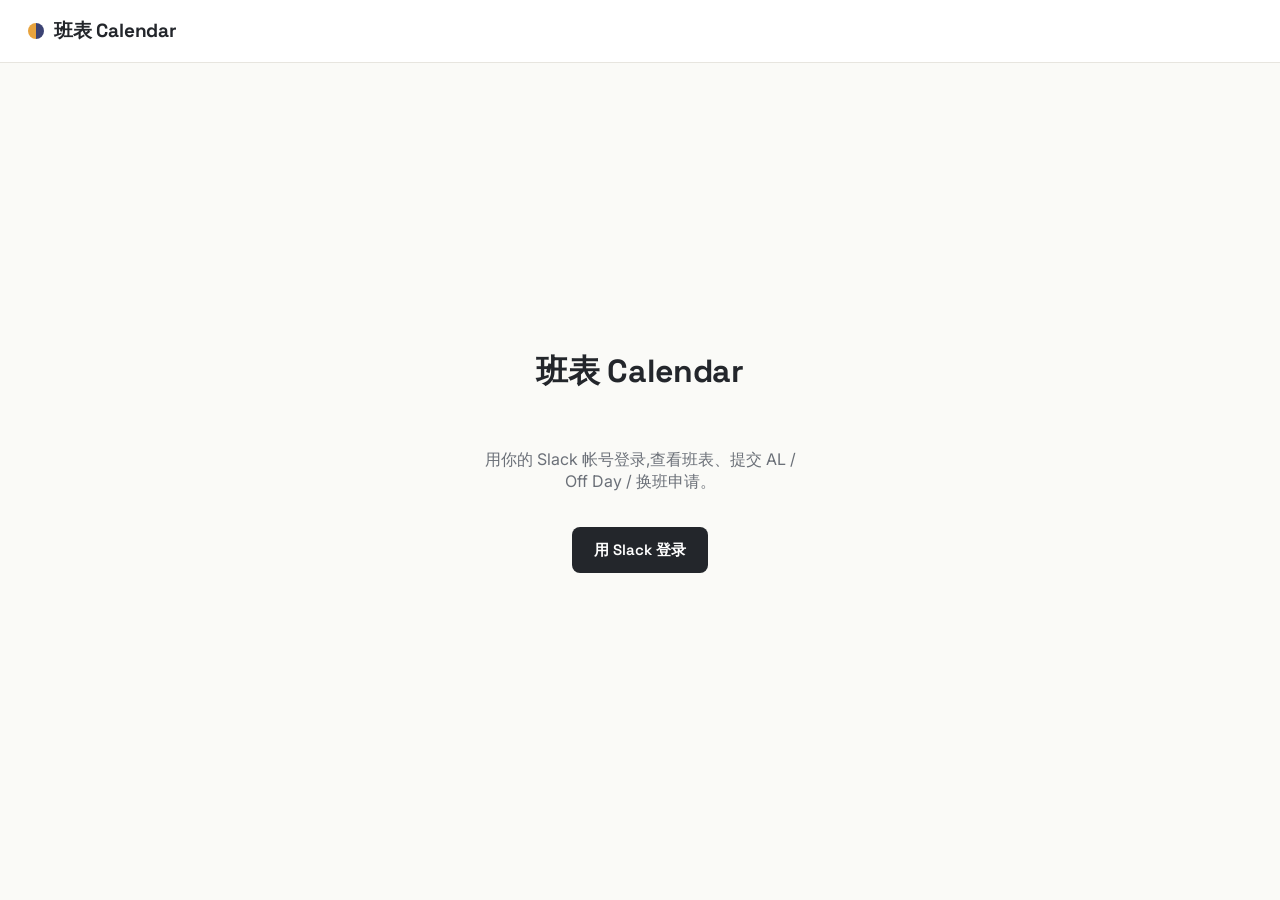
==== frontend/index.html @ 9a934419 "Add files via upload" ====
<!DOCTYPE html>
<html lang="zh">
<head>
<meta charset="UTF-8">
<meta name="viewport" content="width=device-width, initial-scale=1.0">
<title>班表 Calendar</title>
<link rel="stylesheet" href="style.css">
</head>
<body>

<div class="topbar">
  <div class="brand"><span class="split-dot"></span> 班表 Calendar</div>
  <div id="userArea"></div>
</div>

<div class="container" id="app">
  <!-- Filled in by app.js -->
</div>

<script src="config.js"></script>
<script src="auth.js"></script>
<script src="app.js"></script>
</body>
</html>
---- frontend/style.css ----
@import url('https://fonts.googleapis.com/css2?family=Space+Grotesk:wght@500;600;700&family=Inter:wght@400;500;600&display=swap');

:root {
  --bg: #FAFAF7;
  --surface: #FFFFFF;
  --ink: #23262B;
  --ink-soft: #6B7078;
  --line: #E7E5DF;
  --morning: #E8A33D;
  --morning-soft: #FCEBD0;
  --night: #3C4374;
  --night-soft: #E4E5F1;
  --accent-red: #C4523F;
  --accent-green: #4C7A5B;
  --radius: 10px;
  --shadow: 0 1px 2px rgba(35,38,43,0.06), 0 8px 24px rgba(35,38,43,0.06);
}

* { box-sizing: border-box; }

body {
  margin: 0;
  background: var(--bg);
  color: var(--ink);
  font-family: 'Inter', -apple-system, BlinkMacSystemFont, sans-serif;
  -webkit-font-smoothing: antialiased;
}

h1, h2, h3, .brand {
  font-family: 'Space Grotesk', 'Inter', sans-serif;
  letter-spacing: -0.01em;
}

.topbar {
  display: flex;
  align-items: center;
  justify-content: space-between;
  padding: 18px 28px;
  border-bottom: 1px solid var(--line);
  background: var(--surface);
  position: sticky;
  top: 0;
  z-index: 10;
}

.brand {
  display: flex;
  align-items: center;
  gap: 10px;
  font-size: 19px;
  font-weight: 700;
}

.brand .split-dot {
  width: 16px; height: 16px; border-radius: 50%;
  background: linear-gradient(90deg, var(--morning) 50%, var(--night) 50%);
  flex-shrink: 0;
}

.container {
  max-width: 1080px;
  margin: 0 auto;
  padding: 28px;
}

.month-nav {
  display: flex;
  align-items: center;
  gap: 16px;
  margin-bottom: 18px;
}

.month-nav button {
  border: 1px solid var(--line);
  background: var(--surface);
  border-radius: 8px;
  width: 34px; height: 34px;
  cursor: pointer;
  font-size: 16px;
  color: var(--ink);
}
.month-nav button:hover { background: var(--bg); }

.month-label { font-size: 22px; font-weight: 600; min-width: 160px; }

.legend { display: flex; gap: 18px; margin-left: auto; font-size: 13px; color: var(--ink-soft); }
.legend span { display: inline-flex; align-items: center; gap: 6px; }
.legend .dot { width: 9px; height: 9px; border-radius: 50%; }
.legend .dot.morning { background: var(--morning); }
.legend .dot.night { background: var(--night); }

.calendar {
  display: grid;
  grid-template-columns: repeat(7, 1fr);
  gap: 8px;
}

.dow {
  text-align: center;
  font-size: 12px;
  font-weight: 600;
  color: var(--ink-soft);
  padding-bottom: 4px;
  text-transform: uppercase;
  letter-spacing: 0.04em;
}

.day-cell {
  background: var(--surface);
  border: 1px solid var(--line);
  border-radius: var(--radius);
  min-height: 118px;
  padding: 8px;
  display: flex;
  flex-direction: column;
  gap: 5px;
  position: relative;
  overflow: hidden;
}

.day-cell.empty { background: transparent; border-color: transparent; }

.day-cell::before {
  content: '';
  position: absolute;
  top: 0; left: 0; right: 0;
  height: 4px;
  background: linear-gradient(90deg, var(--morning) 50%, var(--night) 50%);
  opacity: 0.9;
}

.day-num { font-size: 13px; font-weight: 600; color: var(--ink-soft); margin-top: 3px; }

.shift-line {
  font-size: 11.5px;
  line-height: 1.35;
  padding: 2px 5px;
  border-radius: 5px;
  display: block;
}
.shift-line.morning { background: var(--morning-soft); color: #7A5216; }
.shift-line.night { background: var(--night-soft); color: var(--night); }
.shift-line .me { font-weight: 700; text-decoration: underline; }

.off-badge {
  font-size: 10.5px;
  color: var(--ink-soft);
}

.fab {
  position: fixed;
  right: 28px;
  bottom: 28px;
  background: var(--ink);
  color: white;
  border: none;
  border-radius: 999px;
  padding: 14px 22px;
  font-size: 14px;
  font-weight: 600;
  font-family: 'Space Grotesk', sans-serif;
  cursor: pointer;
  box-shadow: var(--shadow);
}
.fab:hover { opacity: 0.9; }

/* Login screen */
.login-screen {
  min-height: 80vh;
  display: flex;
  flex-direction: column;
  align-items: center;
  justify-content: center;
  gap: 18px;
  text-align: center;
}
.login-screen p { color: var(--ink-soft); max-width: 320px; }
.slack-btn {
  display: inline-flex;
  align-items: center;
  gap: 10px;
  background: var(--ink);
  color: white;
  border: none;
  padding: 13px 22px;
  border-radius: 8px;
  font-size: 15px;
  font-weight: 600;
  cursor: pointer;
  font-family: 'Space Grotesk', sans-serif;
}

/* Modal */
.modal-overlay {
  position: fixed; inset: 0;
  background: rgba(35,38,43,0.45);
  display: flex; align-items: center; justify-content: center;
  z-index: 50;
}
.modal {
  background: var(--surface);
  border-radius: 14px;
  padding: 26px;
  width: 380px;
  max-width: 90vw;
  box-shadow: var(--shadow);
}
.modal h3 { margin: 0 0 16px; }
.field { margin-bottom: 14px; display: flex; flex-direction: column; gap: 6px; }
.field label { font-size: 13px; font-weight: 600; color: var(--ink-soft); }
.field select, .field input, .field textarea {
  border: 1px solid var(--line);
  border-radius: 8px;
  padding: 9px 10px;
  font-size: 14px;
  font-family: inherit;
}
.modal-actions { display: flex; gap: 10px; justify-content: flex-end; margin-top: 18px; }
.btn { border: none; border-radius: 8px; padding: 10px 16px; font-size: 14px; font-weight: 600; cursor: pointer; font-family: 'Space Grotesk', sans-serif; }
.btn.primary { background: var(--ink); color: white; }
.btn.ghost { background: transparent; color: var(--ink-soft); }

/* Admin dashboard */
.request-card {
  background: var(--surface);
  border: 1px solid var(--line);
  border-radius: var(--radius);
  padding: 16px 18px;
  margin-bottom: 12px;
  display: flex;
  justify-content: space-between;
  align-items: flex-start;
  gap: 16px;
}
.request-card .meta { font-size: 13px; color: var(--ink-soft); margin-top: 4px; }
.request-card .actions { display: flex; gap: 8px; flex-shrink: 0; }
.btn.approve { background: var(--accent-green); color: white; }
.btn.reject { background: var(--accent-red); color: white; }
.badge { font-size: 11px; padding: 3px 8px; border-radius: 999px; font-weight: 600; }
.badge.pending { background: #FCEBD0; color: #7A5216; }
.badge.approved { background: #DDEFE1; color: var(--accent-green); }
.badge.rejected { background: #F6DEDA; color: var(--accent-red); }

.empty-state { text-align: center; color: var(--ink-soft); padding: 60px 0; }

@media (max-width: 640px) {
  .calendar { grid-template-columns: repeat(7, 1fr); gap: 4px; }
  .day-cell { min-height: 84px; padding: 5px; }
  .shift-line { font-size: 10px; }
  .container { padding: 16px; }
}
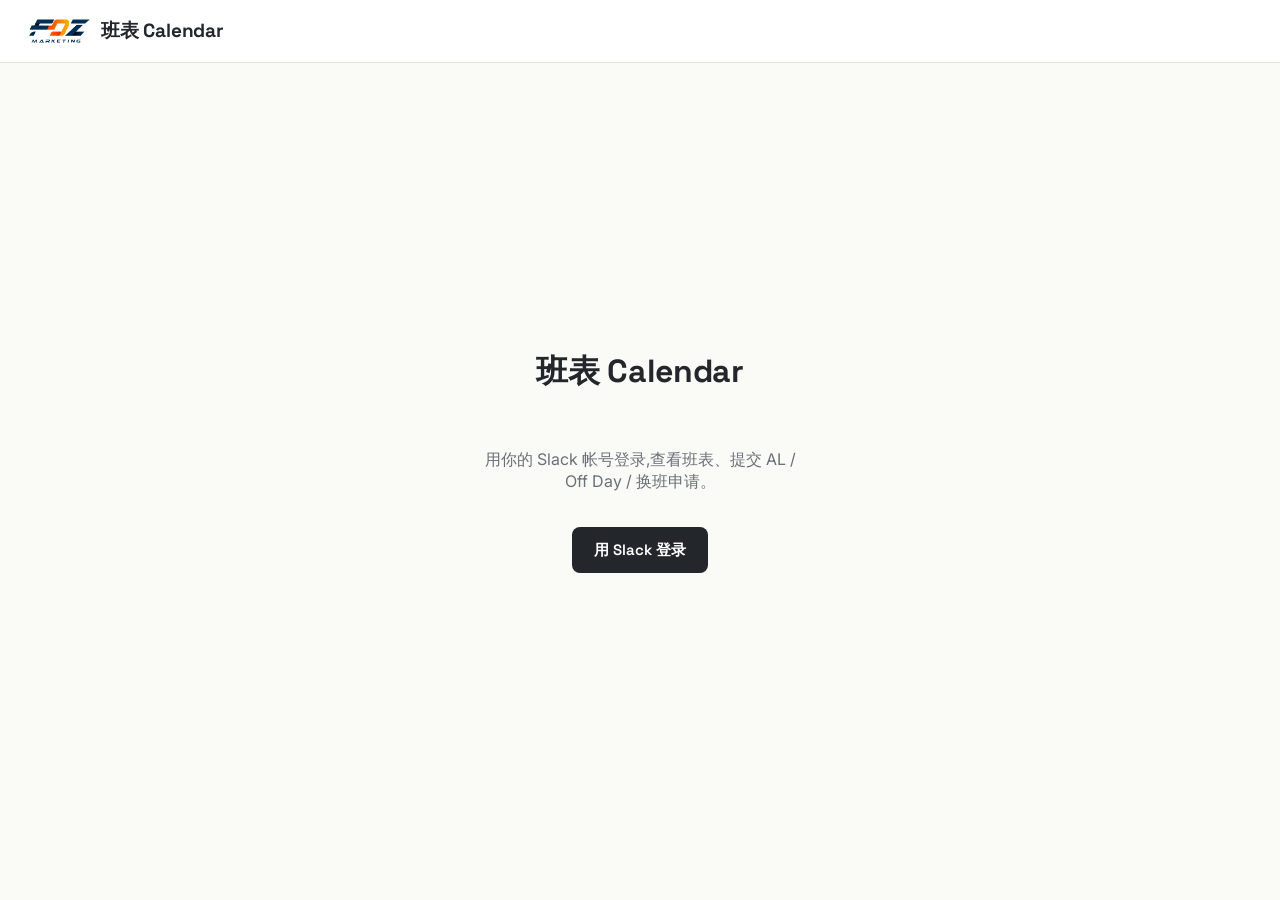
==== commit d91ae746: "Add files via upload" ====
--- a/frontend/index.html
+++ b/frontend/index.html
@@ -4,12 +4,12 @@
 <meta charset="UTF-8">
 <meta name="viewport" content="width=device-width, initial-scale=1.0">
 <title>班表 Calendar</title>
-<link rel="stylesheet" href="style.css">
+<link rel="stylesheet" href="style.css?v=1787607517">
 </head>
 <body>
 
 <div class="topbar">
-  <div class="brand"><span class="split-dot"></span> 班表 Calendar</div>
+  <div class="brand"><img src="logo.png" class="brand-logo" alt="FOZ Marketing"> 班表 Calendar</div>
   <div id="userArea"></div>
 </div>
 
@@ -17,8 +17,8 @@
   <!-- Filled in by app.js -->
 </div>
 
-<script src="config.js"></script>
-<script src="auth.js"></script>
-<script src="app.js"></script>
+<script src="config.js?v=1787607517"></script>
+<script src="auth.js?v=1787607517"></script>
+<script src="app.js?v=1787607517"></script>
 </body>
 </html>
--- a/frontend/style.css
+++ b/frontend/style.css
@@ -56,6 +56,11 @@
   background: linear-gradient(90deg, var(--morning) 50%, var(--night) 50%);
   flex-shrink: 0;
 }
+.brand .brand-logo {
+  height: 26px;
+  width: auto;
+  flex-shrink: 0;
+}
 
 .container {
   max-width: 1080px;
@@ -119,6 +124,21 @@
 }
 
 .day-cell.empty { background: transparent; border-color: transparent; }
+
+.day-cell.holiday {
+  background: #FEF6D8;
+  border-color: #EBD98C;
+}
+
+.ph-badge {
+  font-size: 10.5px;
+  font-weight: 700;
+  color: #8A6D1A;
+  background: #F5E6A8;
+  padding: 2px 5px;
+  border-radius: 5px;
+  display: block;
+}
 
 .day-cell::before {
   content: '';
@@ -131,6 +151,37 @@
 
 .day-num { font-size: 13px; font-weight: 600; color: var(--ink-soft); margin-top: 3px; }
 
+.day-cell-head { display: flex; align-items: center; justify-content: space-between; }
+.edit-btn {
+  border: 1px solid var(--line);
+  background: var(--surface);
+  color: var(--ink-soft);
+  cursor: pointer;
+  font-size: 11px;
+  line-height: 1;
+  padding: 3px 5px;
+  border-radius: 5px;
+}
+.edit-btn:hover { background: var(--bg); color: var(--ink); border-color: var(--ink-soft); }
+
+.day-cell-head {
+  display: flex;
+  align-items: center;
+  justify-content: space-between;
+}
+
+.edit-btn {
+  border: none;
+  background: transparent;
+  color: var(--ink-soft);
+  font-size: 12px;
+  cursor: pointer;
+  padding: 2px 4px;
+  border-radius: 4px;
+  opacity: 0.5;
+}
+.edit-btn:hover { opacity: 1; background: var(--bg); }
+
 .shift-line {
   font-size: 11.5px;
   line-height: 1.35;
@@ -145,6 +196,10 @@
 .off-badge {
   font-size: 10.5px;
   color: var(--ink-soft);
+}
+.off-badge.fixed {
+  font-style: italic;
+  opacity: 0.85;
 }
 
 .fab {
@@ -243,6 +298,65 @@
 
 .empty-state { text-align: center; color: var(--ink-soft); padding: 60px 0; }
 
+/* Summary page */
+.summary-table {
+  width: 100%;
+  border-collapse: collapse;
+  margin-bottom: 28px;
+  background: var(--surface);
+  border: 1px solid var(--line);
+  border-radius: var(--radius);
+  overflow: hidden;
+}
+.summary-table th, .summary-table td {
+  padding: 9px 14px;
+  text-align: left;
+  font-size: 13.5px;
+  border-bottom: 1px solid var(--line);
+}
+.summary-table td.editable {
+  cursor: pointer;
+  position: relative;
+}
+.summary-table td.editable:hover { background: var(--bg); }
+.summary-table td.editable .edit-icon {
+  font-size: 10px;
+  color: var(--ink-soft);
+  margin-left: 6px;
+}
+.summary-table td input {
+  width: 64px;
+  border: 1px solid var(--ink);
+  border-radius: 5px;
+  padding: 3px 6px;
+  font-size: 13.5px;
+  font-family: inherit;
+}
+.summary-table th {
+  background: var(--bg);
+  font-weight: 600;
+  color: var(--ink-soft);
+}
+.summary-table tr:last-child td { border-bottom: none; }
+.summary-table td.mono { font-family: ui-monospace, monospace; font-size: 12.5px; }
+
+.summary-form {
+  background: var(--surface);
+  border: 1px solid var(--line);
+  border-radius: var(--radius);
+  padding: 18px;
+  max-width: 340px;
+}
+.summary-form h3 { margin-top: 0; }
+.summary-form select, .summary-form input {
+  width: 100%;
+  border: 1px solid var(--line);
+  border-radius: 8px;
+  padding: 9px 10px;
+  font-size: 14px;
+  font-family: inherit;
+}
+
 @media (max-width: 640px) {
   .calendar { grid-template-columns: repeat(7, 1fr); gap: 4px; }
   .day-cell { min-height: 84px; padding: 5px; }
